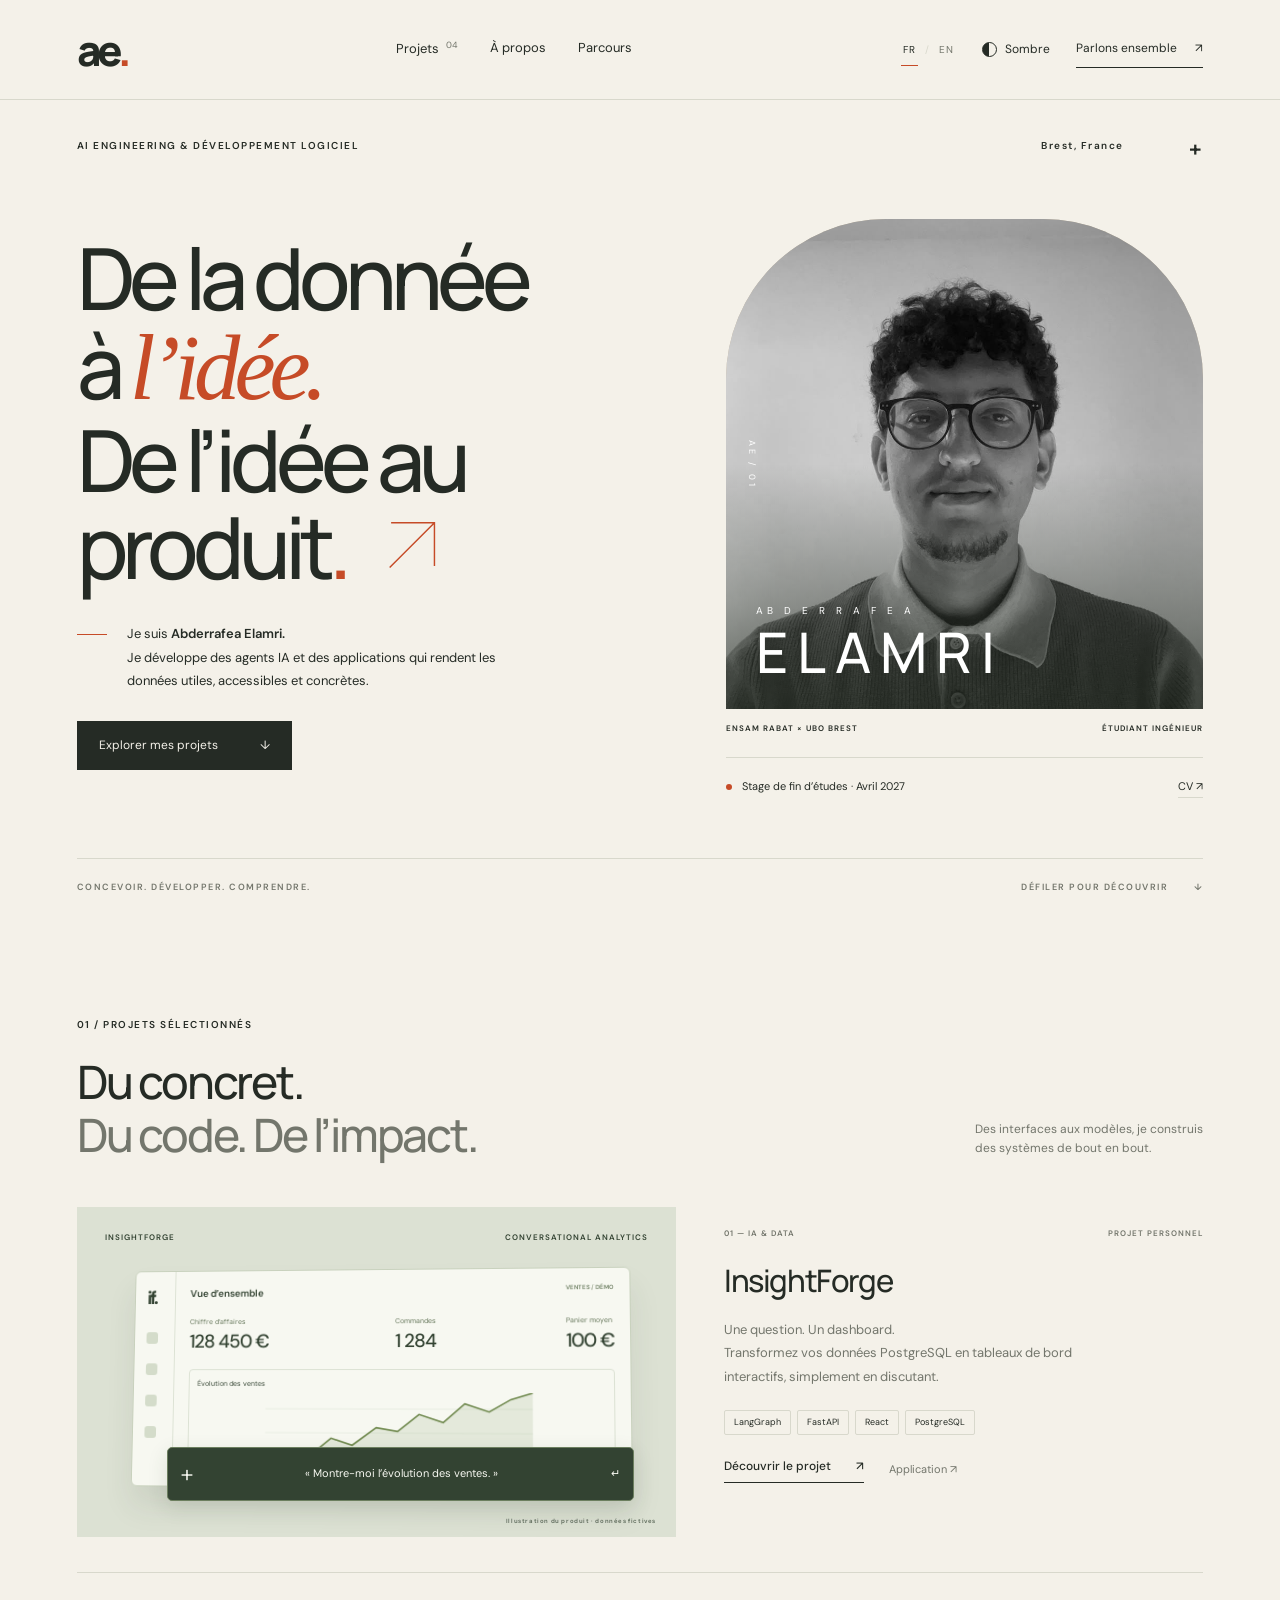
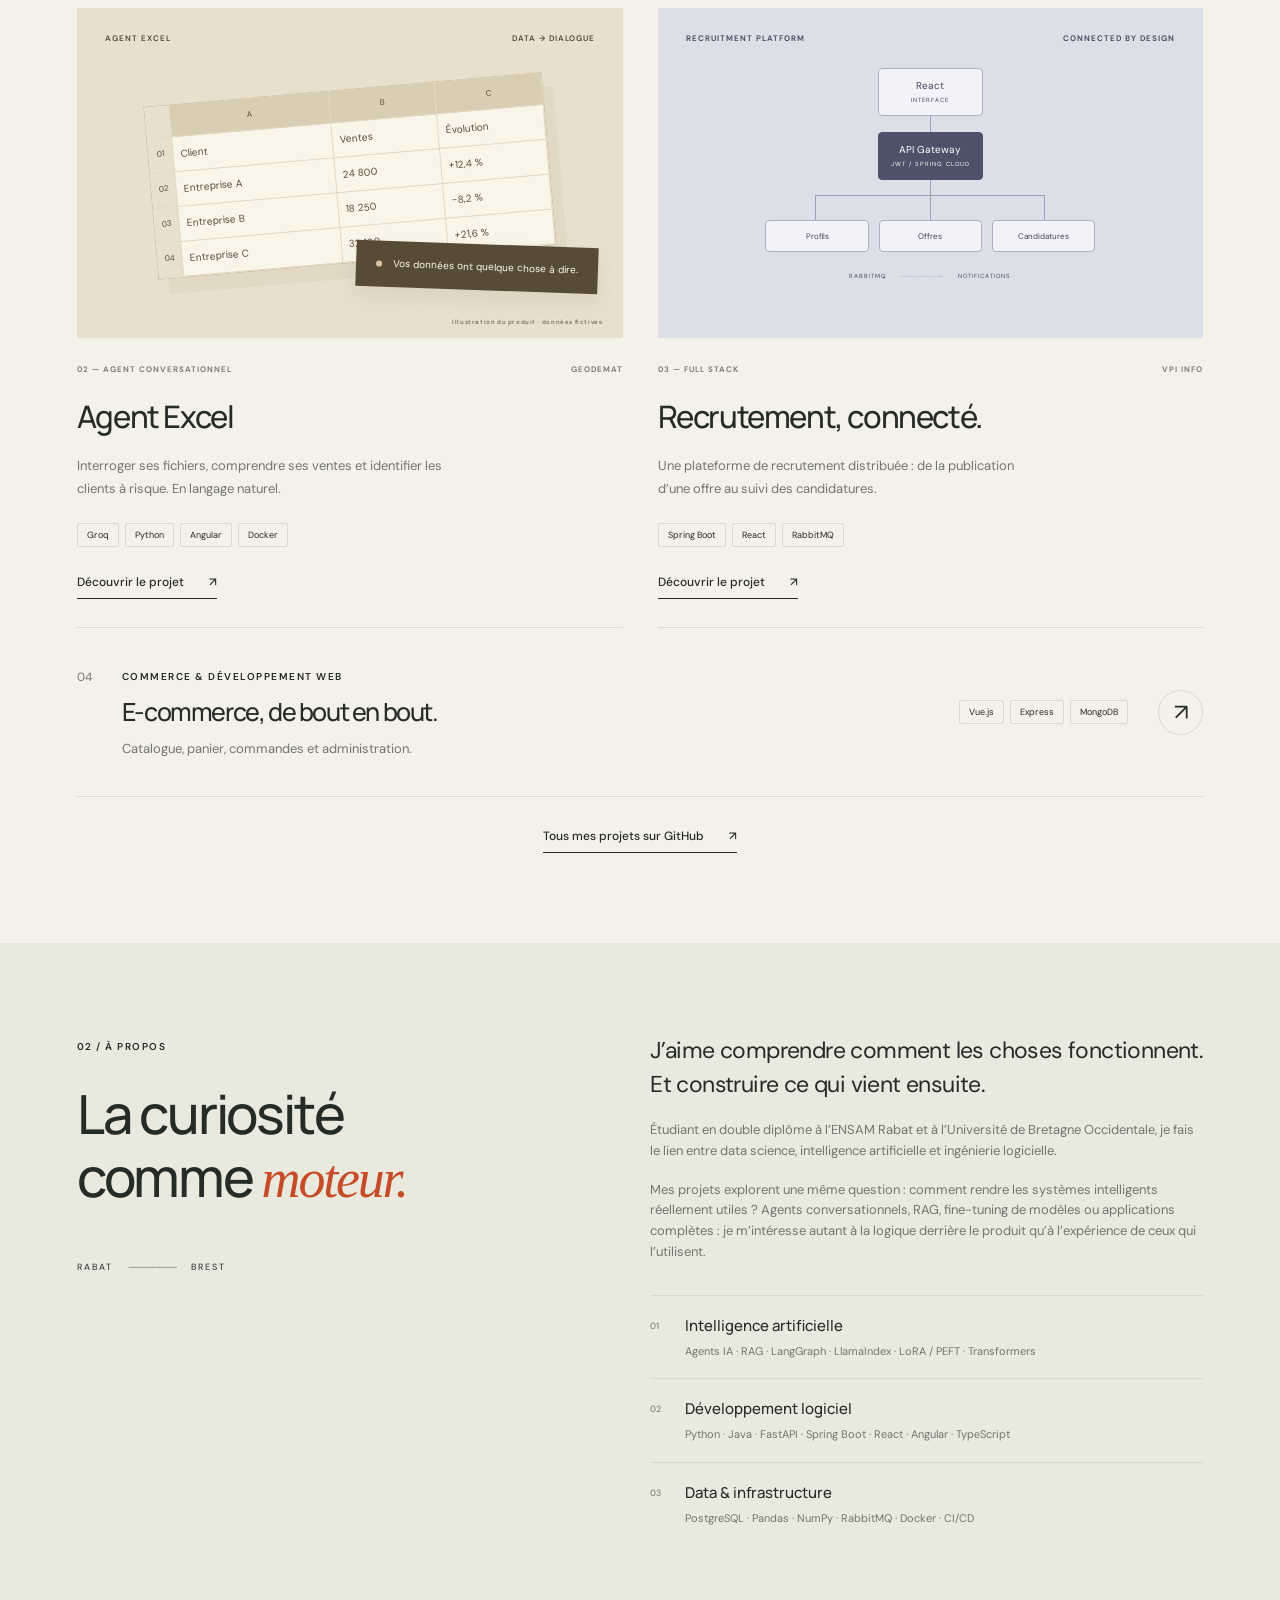
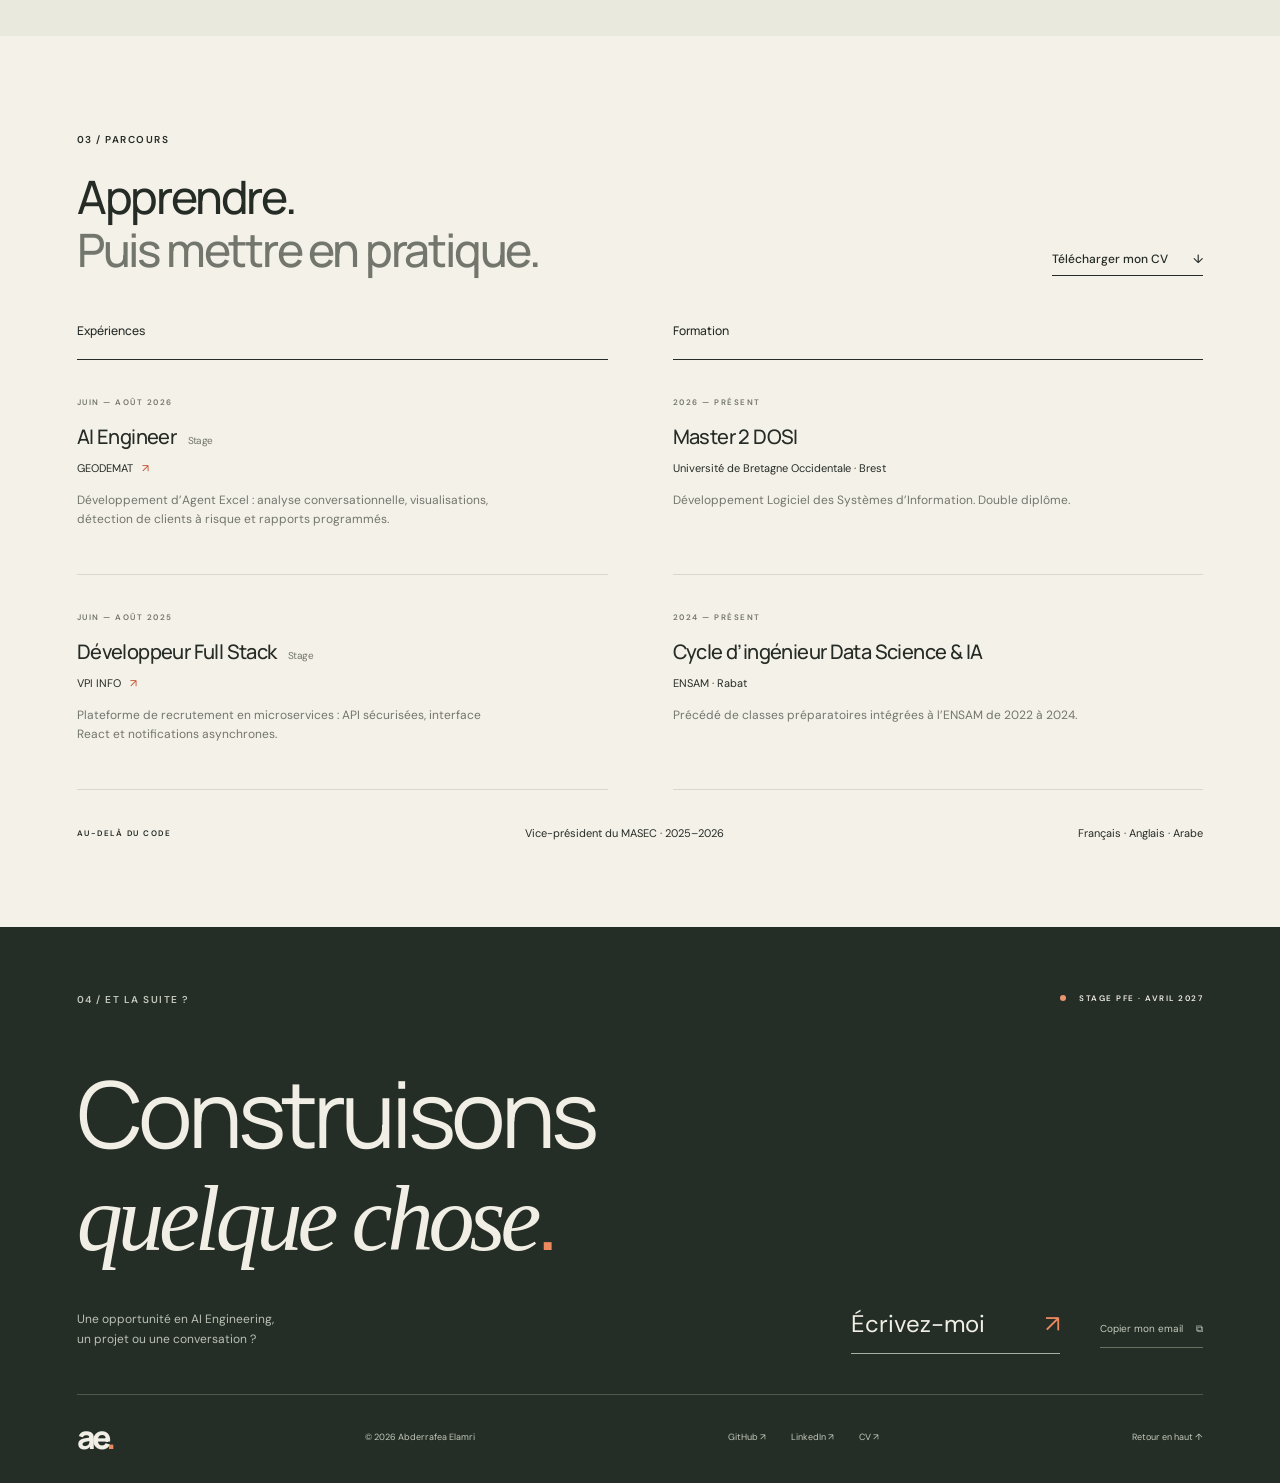
==== index.html @ 80e2c1fa "Add bilingual portfolio" ====
<!doctype html>
<html lang="fr" data-theme="light">
<head>
<meta charset="utf-8"><meta name="viewport" content="width=device-width,initial-scale=1">
<title>Abderrafea Elamri — AI Engineer & Développeur</title>
<meta name="description" content="Portfolio d’Abderrafea Elamri. Intelligence artificielle, agents conversationnels et développement logiciel. Double diplôme ENSAM Rabat × UBO Brest.">
<meta name="theme-color" content="#f4f1e9"><meta property="og:title" content="Abderrafea Elamri — AI Engineer"><meta property="og:description" content="De la donnée à l’idée. De l’idée au produit. Découvrez mes projets en IA et développement logiciel.">
<link rel="icon" href="assets/favicon.svg" type="image/svg+xml"><link rel="stylesheet" href="style.css">
<script>try{document.documentElement.dataset.theme=localStorage.getItem('ae-theme')||(matchMedia('(prefers-color-scheme: dark)').matches?'dark':'light')}catch{}</script>
<script src="app.js" defer></script>
<link rel="alternate" hreflang="fr" href="index.html"><link rel="alternate" hreflang="en" href="en.html">
</head>
<body>
<a href="#main" class="skip">Aller au contenu</a>
<header class="header"><a class="brand" href="#" aria-label="Abderrafea Elamri, accueil">ae<span>.</span></a><nav aria-label="Navigation principale"><a href="#projets">Projets <sup>04</sup></a><a href="#apropos">À propos</a><a href="#parcours">Parcours</a></nav><div class="header-right"><div class="language-switch" role="group" aria-label="Langue / Language"><a href="index.html" lang="fr" hreflang="fr" aria-label="Version française" aria-current="page">FR</a><span aria-hidden="true">/</span><a href="en.html" lang="en" hreflang="en" aria-label="English version">EN</a></div><button id="theme" class="theme" aria-label="Activer le mode sombre"><span class="theme-symbol" aria-hidden="true"></span><span id="theme-label">Sombre</span></button><a class="contact-nav" href="#contact">Parlons ensemble <span aria-hidden="true">↗</span></a></div></header>
<main id="main">
<section class="hero wrap" aria-labelledby="hero-title"><div class="hero-top"><span class="eyebrow">AI ENGINEERING & DÉVELOPPEMENT LOGICIEL</span><span class="location">Brest, France <span class="tiny-cross" aria-hidden="true">+</span></span></div>
<div class="hero-grid"><div class="hero-copy"><h1 id="hero-title">De la donnée<br>à <em>l’idée.</em><br>De l’idée au<br><span class="last-line">produit<span class="orange">.</span><svg aria-hidden="true" viewBox="0 0 90 90"><path d="M12 74 74 12M14 12h60v60"/></svg></span></h1><div class="intro"><div class="intro-rule"></div><p>Je suis <strong>Abderrafea Elamri.</strong><br>Je développe des agents IA et des applications qui rendent les données utiles, accessibles et concrètes.</p></div><a class="button" href="#projets">Explorer mes projets <span aria-hidden="true">↓</span></a></div>
<div class="portrait-block"><div class="portrait-frame"><img src="assets/portrait.jpg" alt="Portrait d’Abderrafea Elamri" width="960" height="1280" fetchpriority="high"><span class="portrait-mark" aria-hidden="true">AE / 01</span><div class="portrait-caption"><span>AB D E R R A F E A</span><strong>ELAMRI</strong></div></div><div class="portrait-footer"><span>ENSAM RABAT × UBO BREST</span><span>ÉTUDIANT INGÉNIEUR</span></div><div class="availability"><span class="status-dot"></span><span>Stage de fin d’études · Avril 2027</span><a href="assets/ELAMRI-Abderrafea-CV.pdf" download aria-label="Télécharger mon CV au format PDF">CV <span aria-hidden="true">↗</span></a></div></div></div>
<div class="hero-bottom"><span>CONCEVOIR. DÉVELOPPER. COMPRENDRE.</span><a href="#projets">DÉFILER POUR DÉCOUVRIR <span aria-hidden="true">↓</span></a></div></section>
<section id="projets" class="projects wrap"><div class="section-heading"><div><span class="eyebrow">01 / PROJETS SÉLECTIONNÉS</span><h2>Du concret.<br><span class="muted">Du code. De l’impact.</span></h2></div><p>Des interfaces aux modèles, je construis<br class="desktop"> des systèmes de bout en bout.</p></div>
<article class="project featured"><div class="project-art dashboard-art" aria-label="Illustration du fonctionnement d’InsightForge"><div class="art-label"><span>INSIGHTFORGE</span><span>CONVERSATIONAL ANALYTICS</span></div><div class="mock-dashboard"><div class="mock-sidebar"><b>if.</b><i></i><i></i><i></i><i></i></div><div class="mock-main"><div class="mock-title">Vue d’ensemble <span>VENTES / DÉMO</span></div><div class="mock-metrics"><div><small>Chiffre d’affaires</small><strong>128 450 €</strong></div><div><small>Commandes</small><strong>1 284</strong></div><div><small>Panier moyen</small><strong>100 €</strong></div></div><div class="mock-chart"><span>Évolution des ventes</span><svg viewBox="0 0 500 150" aria-hidden="true"><path class="grid" d="M0 30h500M0 75h500M0 120h500"/><path class="area" d="M0 130 40 115 80 122 125 85 165 98 210 65 250 72 290 40 335 55 375 20 420 35 460 12 500 0V150H0Z"/><path class="line" d="M0 130 40 115 80 122 125 85 165 98 210 65 250 72 290 40 335 55 375 20 420 35 460 12 500 0"/></svg><div class="chart-labels"><span>JAN</span><span>MAR</span><span>MAI</span><span>JUIL</span></div></div></div></div><div class="prompt-bubble"><span class="prompt-spark" aria-hidden="true">+</span> « Montre-moi l’évolution des ventes. » <span aria-hidden="true">↵</span></div><span class="illustration-note">Illustration du produit · données fictives</span></div><div class="project-info"><div class="project-kicker"><span>01 — IA & DATA</span><span>PROJET PERSONNEL</span></div><h3>InsightForge</h3><p>Une question. Un dashboard.<br>Transformez vos données PostgreSQL en tableaux de bord interactifs, simplement en discutant.</p><div class="tags"><span>LangGraph</span><span>FastAPI</span><span>React</span><span>PostgreSQL</span></div><div class="project-links"><button class="text-link" data-project="insight">Découvrir le projet <span aria-hidden="true">↗</span></button><a href="https://insightforge.fastapicloud.dev/" target="_blank" rel="noopener noreferrer">Application <span aria-hidden="true">↗</span></a></div></div></article>
<div class="project-pair"><article class="project"><div class="project-art excel-art"><div class="art-label"><span>AGENT EXCEL</span><span>DATA → DIALOGUE</span></div><div class="excel-grid" aria-hidden="true"><span></span><span>A</span><span>B</span><span>C</span><span>01</span><span>Client</span><span>Ventes</span><span>Évolution</span><span>02</span><span>Entreprise A</span><span>24 800</span><span>+12,4 %</span><span>03</span><span>Entreprise B</span><span>18 250</span><span>−8,2 %</span><span>04</span><span>Entreprise C</span><span>32 100</span><span>+21,6 %</span></div><div class="excel-answer"><span class="status-dot"></span> Vos données ont quelque chose à dire.</div><span class="illustration-note">Illustration du produit · données fictives</span></div><div class="project-info"><div class="project-kicker"><span>02 — AGENT CONVERSATIONNEL</span><span>GEODEMAT</span></div><h3>Agent Excel</h3><p>Interroger ses fichiers, comprendre ses ventes et identifier les clients à risque. En langage naturel.</p><div class="tags"><span>Groq</span><span>Python</span><span>Angular</span><span>Docker</span></div><button class="text-link" data-project="excel">Découvrir le projet <span aria-hidden="true">↗</span></button></div></article>
<article class="project"><div class="project-art recruitment-art"><div class="art-label"><span>RECRUITMENT PLATFORM</span><span>CONNECTED BY DESIGN</span></div><div class="system-diagram" aria-hidden="true"><div class="system-node top-node">React <span>INTERFACE</span></div><div class="connector"></div><div class="system-node gateway">API Gateway <span>JWT / SPRING CLOUD</span></div><div class="branches"></div><div class="system-row"><div class="system-node">Profils</div><div class="system-node">Offres</div><div class="system-node">Candidatures</div></div><div class="queue">RABBITMQ <span>────────</span> NOTIFICATIONS</div></div></div><div class="project-info"><div class="project-kicker"><span>03 — FULL STACK</span><span>VPI INFO</span></div><h3>Recrutement, connecté.</h3><p>Une plateforme de recrutement distribuée : de la publication d’une offre au suivi des candidatures.</p><div class="tags"><span>Spring Boot</span><span>React</span><span>RabbitMQ</span></div><button class="text-link" data-project="recruitment">Découvrir le projet <span aria-hidden="true">↗</span></button></div></article></div>
<article class="project project-compact"><span class="compact-number">04</span><div><span class="eyebrow">COMMERCE & DÉVELOPPEMENT WEB</span><h3>E-commerce, de bout en bout.</h3><p>Catalogue, panier, commandes et administration.</p></div><div class="tags"><span>Vue.js</span><span>Express</span><span>MongoDB</span></div><button class="circle-link" data-project="commerce" aria-label="Découvrir le projet e-commerce">↗</button></article><a class="github-all text-link" href="https://github.com/Abderrafea" target="_blank" rel="noopener noreferrer">Tous mes projets sur GitHub <span aria-hidden="true">↗</span></a></section>
<section id="apropos" class="about"><div class="wrap about-grid"><div><span class="eyebrow">02 / À PROPOS</span><h2>La curiosité<br>comme <em>moteur.</em></h2><div class="coordinates">RABAT <span>————————</span> BREST</div></div><div class="about-copy"><p class="large-copy">J’aime comprendre comment les choses fonctionnent. Et construire ce qui vient ensuite.</p><p>Étudiant en double diplôme à l’ENSAM Rabat et à l’Université de Bretagne Occidentale, je fais le lien entre data science, intelligence artificielle et ingénierie logicielle.</p><p>Mes projets explorent une même question : comment rendre les systèmes intelligents réellement utiles ? Agents conversationnels, RAG, fine-tuning de modèles ou applications complètes : je m’intéresse autant à la logique derrière le produit qu’à l’expérience de ceux qui l’utilisent.</p><div class="expertise"><div><span>01</span><h3>Intelligence artificielle</h3><p>Agents IA · RAG · LangGraph · LlamaIndex · LoRA / PEFT · Transformers</p></div><div><span>02</span><h3>Développement logiciel</h3><p>Python · Java · FastAPI · Spring Boot · React · Angular · TypeScript</p></div><div><span>03</span><h3>Data & infrastructure</h3><p>PostgreSQL · Pandas · NumPy · RabbitMQ · Docker · CI/CD</p></div></div></div></div></section>
<section id="parcours" class="journey wrap"><div class="section-heading"><div><span class="eyebrow">03 / PARCOURS</span><h2>Apprendre.<br><span class="muted">Puis mettre en pratique.</span></h2></div><a class="text-link" href="assets/ELAMRI-Abderrafea-CV.pdf" download>Télécharger mon CV <span aria-hidden="true">↓</span></a></div><div class="journey-grid"><div><h3 class="column-title">Expériences</h3><article class="timeline-item"><span class="date">JUIN — AOÛT 2026</span><h4>AI Engineer <span>Stage</span></h4><a href="https://github.com/Abderrafea/excel-agent-ai" target="_blank" rel="noopener noreferrer">GEODEMAT <span aria-hidden="true">↗</span></a><p>Développement d’Agent Excel : analyse conversationnelle, visualisations, détection de clients à risque et rapports programmés.</p></article><article class="timeline-item"><span class="date">JUIN — AOÛT 2025</span><h4>Développeur Full Stack <span>Stage</span></h4><a href="https://github.com/Abderrafea/recrutement-microservices" target="_blank" rel="noopener noreferrer">VPI INFO <span aria-hidden="true">↗</span></a><p>Plateforme de recrutement en microservices : API sécurisées, interface React et notifications asynchrones.</p></article></div><div><h3 class="column-title">Formation</h3><article class="timeline-item"><span class="date">2026 — PRÉSENT</span><h4>Master 2 DOSI</h4><span class="school">Université de Bretagne Occidentale · Brest</span><p>Développement Logiciel des Systèmes d’Information. Double diplôme.</p></article><article class="timeline-item"><span class="date">2024 — PRÉSENT</span><h4>Cycle d’ingénieur Data Science & IA</h4><span class="school">ENSAM · Rabat</span><p>Précédé de classes préparatoires intégrées à l’ENSAM de 2022 à 2024.</p></article></div></div><div class="extra-line"><span class="eyebrow">AU-DELÀ DU CODE</span><p>Vice-président du MASEC · 2025–2026</p><p>Français · Anglais · Arabe</p></div></section>
<section id="contact" class="contact"><div class="wrap"><div class="contact-top"><span class="eyebrow">04 / ET LA SUITE ?</span><span><span class="status-dot"></span> STAGE PFE · AVRIL 2027</span></div><h2>Construisons<br><em>quelque chose</em><span class="orange">.</span></h2><div class="contact-bottom"><p>Une opportunité en AI Engineering,<br>un projet ou une conversation ?</p><a class="email-link" href="mailto:elamriabderrafea@gmail.com">Écrivez-moi <span aria-hidden="true">↗</span></a><button id="copy-email" class="copy-email">Copier mon email <span aria-hidden="true">⧉</span></button></div><div id="copy-status" class="copy-status" aria-live="polite"></div><footer><a class="brand" href="#">ae<span>.</span></a><span>© <span id="year">2026</span> Abderrafea Elamri</span><div><a href="https://github.com/Abderrafea" target="_blank" rel="noopener noreferrer">GitHub ↗</a><a href="https://linkedin.com/in/abderrafea-elamri" target="_blank" rel="noopener noreferrer">LinkedIn ↗</a><a href="assets/ELAMRI-Abderrafea-CV.pdf" target="_blank" rel="noopener">CV ↗</a></div><a href="#">Retour en haut ↑</a></footer></div></section>
</main>
<dialog id="project-dialog"><div class="dialog-header"><span class="eyebrow">DANS LES DÉTAILS</span><button id="close-dialog" aria-label="Fermer le projet">Fermer <span aria-hidden="true">×</span></button></div><div id="dialog-content"></div></dialog>
</body></html>
---- style.css ----
@import url('https://fonts.googleapis.com/css2?family=DM+Sans:wght@400;450;500;550;600;650;700&family=Manrope:wght@400;500;600;650;700;750;800&display=swap');
:root{--bg:#f4f1e9;--ink:#252b25;--muted:#73766c;--line:#d8d8cc;--panel:#e9e9de;--accent:#c64b27;--surface:#faf8f2;--serif:Georgia,'Times New Roman',serif;--font:'DM Sans',Arial,sans-serif;color-scheme:light}html[data-theme=dark]{--bg:#191d19;--ink:#f0eee5;--muted:#a7ada1;--line:#3b4138;--panel:#232a23;--accent:#f5845c;--surface:#202620;color-scheme:dark}*{box-sizing:border-box}html{scroll-behavior:smooth;scroll-padding-top:100px}body{margin:0;background:var(--bg);color:var(--ink);font-family:var(--font);font-size:15px;line-height:1.6;transition:background .25s,color .25s}a{color:inherit;text-decoration:none}button{font:inherit;color:inherit;cursor:pointer}button,a{-webkit-tap-highlight-color:transparent}button:focus-visible,a:focus-visible{outline:2px solid var(--accent);outline-offset:6px}button{background:none}::selection{background:var(--accent);color:var(--bg)}.wrap{max-width:1440px;padding:0 6%;margin:auto}.header{height:100px;display:flex;align-items:center;justify-content:space-between;padding:0 6%;border-bottom:1px solid var(--line);max-width:1600px;margin:auto;gap:25px}.brand{font-family:'Manrope',Arial,sans-serif;font-size:42px;font-weight:800;letter-spacing:-4px;line-height:1}.brand span,.orange{color:var(--accent)}nav{display:flex;gap:32px;font-size:13px}nav sup{font-size:9px;margin-left:4px;color:var(--muted)}nav a:hover,.text-link:hover,footer a:hover{color:var(--accent)}.header-right{display:flex;gap:26px;align-items:center;font-size:12px}.theme{display:flex;align-items:center;gap:8px;border:0;padding:10px 0}.theme-symbol{width:15px;height:15px;border:1.5px solid currentColor;border-radius:50%;background:linear-gradient(90deg,currentColor 50%,transparent 50%)}.contact-nav{border-bottom:1px solid var(--ink);padding:8px 0}.contact-nav span{margin-left:15px}.eyebrow,.location,.hero-bottom,.portrait-footer,.art-label,.project-kicker,.date,.contact-top,.illustration-note{font-size:10px;letter-spacing:1.5px;font-weight:600}.hero-top{display:flex;justify-content:space-between;padding:38px 0 30px}.location{display:flex;gap:65px}.tiny-cross{font-size:22px;line-height:1}.hero-grid{display:grid;grid-template-columns:1.15fr 1fr;gap:9%;align-items:center;padding:15px 0 60px}h1,h2,h3,h4,p{margin:0}h1,h2,h3,h4{font-family:'Manrope',Arial,sans-serif}h1{font-size:clamp(60px,6.7vw,103px);font-weight:500;line-height:1.02;letter-spacing:-6px}em{font-family:var(--serif);font-weight:400}h1 em{color:var(--accent);font-size:1.08em}.last-line{white-space:nowrap}.last-line svg{width:65px;height:65px;margin-left:35px;stroke:var(--accent);stroke-width:2;fill:none}.intro{display:flex;gap:20px;margin-top:32px;max-width:430px;font-size:13px;line-height:1.8}.intro strong{font-weight:600}.intro-rule{width:30px;height:1px;background:var(--accent);margin-top:12px;flex-shrink:0}.button{display:inline-flex;gap:42px;align-items:center;background:var(--ink);color:var(--bg);padding:15px 22px;font-size:12px;margin-top:28px;transition:background .2s,transform .2s}.button:hover{background:var(--accent);transform:translateY(-2px)}.portrait-block{padding-top:14px}.portrait-frame{height:490px;position:relative;overflow:hidden;background:#c6b8a0;border-radius:160px 160px 0 0}.portrait-frame img{width:100%;height:100%;object-fit:cover;object-position:center 62%;filter:grayscale(100%);transform:scale(1.06)}.portrait-frame:after{content:'';position:absolute;inset:50% 0 0;background:linear-gradient(transparent,#182016aa)}.portrait-mark{position:absolute;top:45%;left:18px;font-size:9px;color:white;writing-mode:vertical-rl;letter-spacing:3px;z-index:1}.portrait-caption{position:absolute;bottom:26px;left:30px;right:30px;z-index:1;color:#fff}.portrait-caption span{font-size:10px;letter-spacing:4px}.portrait-caption strong{display:block;font-family:'Manrope',sans-serif;font-weight:500;font-size:56px;line-height:1.1;letter-spacing:9px}.portrait-footer{display:flex;justify-content:space-between;font-size:8px;letter-spacing:1px;margin:13px 0 22px}.availability{display:flex;align-items:center;gap:10px;border-top:1px solid var(--line);padding-top:18px;font-size:11px}.status-dot{display:inline-block;width:6px;height:6px;border-radius:50%;background:var(--accent);flex-shrink:0}.availability a{margin-left:auto;border-bottom:1px solid var(--line);padding:2px 0}.hero-bottom{border-top:1px solid var(--line);padding:21px 0;display:flex;justify-content:space-between;font-size:9px;color:var(--muted)}.hero-bottom a span{margin-left:22px}.projects{padding-top:95px;padding-bottom:90px}.section-heading{display:flex;justify-content:space-between;align-items:flex-end;gap:40px;margin-bottom:45px}.section-heading h2,.about h2{font-size:clamp(34px,3.6vw,52px);line-height:1.16;letter-spacing:-2.2px;font-weight:500;margin-top:20px}.muted{color:var(--muted)}.section-heading>p{font-size:12px;color:var(--muted);margin-bottom:3px}.project{border-bottom:1px solid var(--line)}.featured{display:grid;grid-template-columns:1.25fr 1fr;gap:48px;padding-bottom:35px}.project-art{height:330px;position:relative;overflow:hidden;padding:24px 28px;background:var(--panel)}.art-label{display:flex;justify-content:space-between;font-size:8px;letter-spacing:1px}.dashboard-art{background:#dce1d3;color:#334332}.mock-dashboard{display:flex;width:92%;height:220px;margin:25px auto 0;background:#f7f8f1;border:1px solid #c8d1bd;border-radius:6px;box-shadow:0 20px 30px #33433218;transform:perspective(1000px) rotateY(-5deg) rotateX(4deg)}.mock-sidebar{width:42px;border-right:1px solid #dce2d4;padding:12px}.mock-sidebar b{font-size:19px;letter-spacing:-2px}.mock-sidebar i{display:block;width:12px;height:12px;background:#d4dcca;border-radius:3px;margin-top:20px}.mock-main{padding:15px;flex:1;min-width:0}.mock-title{font-size:10px;font-weight:600;display:flex;justify-content:space-between}.mock-title>span{font-size:6px;color:#6d7e62}.mock-metrics{display:flex;justify-content:space-between;padding:15px 0 12px;gap:10px}.mock-metrics small{font-size:7px;display:block;color:#65765a}.mock-metrics strong{font-size:19px;font-weight:500;letter-spacing:-1px}.mock-chart{border:1px solid #dce2d4;border-radius:4px;padding:8px;font-size:7px}.mock-chart svg{display:block;width:100%;height:80px;margin-top:4px}.grid{fill:none;stroke:#dce2d4;stroke-width:1}.area{fill:#79945a25}.line{fill:none;stroke:#728b51;stroke-width:3}.chart-labels{display:flex;justify-content:space-between;font-size:5px;color:#8b927e}.prompt-bubble{position:absolute;bottom:36px;left:15%;right:7%;background:#334332;color:#f7f8f1;border:1px solid #6c7f5f;box-shadow:0 6px 20px #33433220;border-radius:5px;font-size:11px;padding:14px 13px;display:flex;align-items:center;justify-content:space-between;gap:10px}.prompt-spark{font-size:24px;font-weight:300;line-height:1}.illustration-note{position:absolute;bottom:10px;right:20px;font-size:6px;letter-spacing:.6px;opacity:.75}.project-info{padding:20px 0 28px}.project-kicker{display:flex;justify-content:space-between;gap:15px;font-size:8px;letter-spacing:1px;color:var(--muted)}.project h3{font-size:31px;font-weight:500;letter-spacing:-1.4px;margin:17px 0 12px}.project-info>p,.project-compact p{font-size:13px;color:var(--muted);line-height:1.8;max-width:380px}.tags{display:flex;flex-wrap:wrap;gap:6px;margin:22px 0}.tags span{font-size:9px;padding:4px 9px;border:1px solid var(--line);border-radius:2px}.project-links{display:flex;align-items:center;gap:25px}.text-link{display:inline-flex;gap:25px;border:0;border-bottom:1px solid var(--ink);padding:0 0 6px;font-size:12px;font-weight:500}.project-links>a{font-size:11px;color:var(--muted)}.project-pair{display:grid;grid-template-columns:1fr 1fr;gap:35px;margin-top:35px}.project-pair .project-info{padding-top:25px}.excel-art{background:#e8dfcd;color:#574b36}.excel-grid{display:grid;grid-template-columns:25px 1.5fr 1fr 1fr;margin:45px auto 0;max-width:400px;background:#f9f5e9;border:1px solid #cfc2a6;transform:rotate(-5deg);font-size:10px;box-shadow:10px 15px 0 #b5a78620}.excel-grid span{padding:9px 7px;border-right:1px solid #e2d9c4;border-bottom:1px solid #e2d9c4}.excel-grid span:nth-child(-n+4){background:#d9cdb3;font-size:8px;text-align:center}.excel-grid span:nth-child(4n+1){background:#e8dfcd;text-align:center;font-size:8px}.excel-answer{background:#574b36;color:#fff9ed;font-size:10px;position:absolute;bottom:48px;right:25px;padding:15px 20px;box-shadow:0 10px 20px #574b3615;transform:rotate(2deg)}.excel-answer .status-dot{margin-right:8px;background:#d9c3a0}.recruitment-art{background:#dddfe8;color:#43465c}.system-diagram{margin:24px auto 0;text-align:center;max-width:330px;font-size:10px}.system-node{border:1px solid #adb0c6;border-radius:4px;background:#f2f2f8;padding:9px 12px;display:inline-block;min-width:105px}.system-node span{font-size:6px;display:block;letter-spacing:1px;margin-top:2px}.connector{height:16px;width:1px;background:#9ca1bd;margin:auto}.gateway{background:#4d526a;color:#fff;border-color:#4d526a}.branches{height:25px;border:1px solid #9ca1bd;border-bottom:0;margin:15px 50px 0;position:relative}.branches:before{content:'';position:absolute;left:50%;height:40px;top:-16px;width:1px;background:#9ca1bd}.system-row{display:flex;justify-content:space-between;gap:10px}.system-row .system-node{min-width:0;flex:1;font-size:8px;padding:9px 5px}.queue{margin-top:20px;font-size:6px;letter-spacing:1px}.queue span{padding:0 12px;color:#9ca1bd}.project-compact{display:flex;align-items:center;gap:30px;padding:35px 0}.compact-number{font-size:12px;color:var(--muted);align-self:flex-start;padding-top:5px}.project-compact h3{margin:5px 0;font-size:25px}.project-compact .tags{margin-left:auto}.circle-link{border:1px solid var(--line);border-radius:50%;width:45px;height:45px;font-size:23px;flex-shrink:0}.circle-link:hover{background:var(--ink);color:var(--bg)}.github-all{display:flex;width:max-content;margin:30px auto 0}.about{background:var(--panel);padding:90px 0}.about-grid{display:grid;grid-template-columns:1fr 1.2fr;gap:10%}.about h2{font-size:54px;margin-top:25px}.about h2 em{color:var(--accent)}.coordinates{font-size:9px;letter-spacing:2px;margin-top:50px;display:flex;align-items:center;gap:15px}.coordinates span{letter-spacing:-2px;color:var(--muted)}.about-copy>p{font-size:13px;margin:18px 0;color:var(--muted)}.about-copy>.large-copy{font-size:23px;color:var(--ink);line-height:1.5;margin-top:0;letter-spacing:-.6px}.expertise{margin-top:32px}.expertise>div{border-top:1px solid var(--line);padding:18px 0 18px 35px;position:relative}.expertise>div>span{position:absolute;left:0;top:23px;color:var(--muted);font-size:9px}.expertise h3{font-size:15px;font-weight:500}.expertise p{font-size:11px;color:var(--muted);margin-top:5px}.journey{padding-top:90px;padding-bottom:85px}.journey-grid{display:grid;grid-template-columns:1fr 1fr;gap:65px}.column-title{font-size:12px;padding-bottom:18px;border-bottom:1px solid var(--ink);font-weight:500}.timeline-item{padding:28px 0;border-bottom:1px solid var(--line);min-height:215px}.date{font-size:8px;color:var(--muted)}.timeline-item h4{font-size:20px;font-weight:500;letter-spacing:-.6px;margin:9px 0 2px}.timeline-item h4>span{font:10px var(--font);color:var(--muted);margin-left:8px}.timeline-item>a,.school{font-size:11px}.timeline-item>a>span{color:var(--accent);margin-left:6px}.timeline-item p{font-size:12px;color:var(--muted);margin-top:12px;max-width:420px}.extra-line{display:flex;align-items:center;justify-content:space-between;gap:20px;margin-top:35px;font-size:11px}.extra-line .eyebrow{font-size:8px}.contact{background:#252e26;color:#f1eee5;padding-top:65px}.contact .eyebrow{color:#c4c9bb}.contact-top{display:flex;justify-content:space-between;font-size:8px}.contact-top .status-dot{margin-right:10px;background:#e99570}.contact h2{font-size:clamp(52px,7.2vw,105px);line-height:1.1;letter-spacing:-5px;font-weight:400;margin:55px 0 35px}.contact .orange{color:#ed895f}.contact-bottom{display:flex;align-items:center;gap:40px}.contact-bottom p{font-size:12px;color:#bbc0b5}.email-link{font-size:24px;border-bottom:1px solid #aab0a1;padding:0 0 10px;margin-left:auto;display:flex;gap:60px}.email-link>span{color:#ed895f}.copy-email{font-size:10px;border:0;border-bottom:1px solid #65735f;padding:10px 0;color:#c4c9bb}.copy-email span{margin-left:10px}.copy-status{font-size:11px;color:#edb18f;min-height:40px;padding-top:10px;text-align:right}footer{border-top:1px solid #4e594a;display:flex;align-items:center;justify-content:space-between;gap:25px;padding:26px 0 30px;font-size:9px;color:#c4c9bb}footer .brand{font-size:32px;color:#f1eee5}footer .brand span{color:#ed895f}footer>div{display:flex;gap:25px}.skip{position:fixed;top:-100px;z-index:20;background:var(--ink);color:var(--bg);padding:15px}.skip:focus{top:10px}dialog{border:1px solid var(--line);background:var(--bg);color:var(--ink);width:min(700px,calc(100% - 32px));max-height:85vh;padding:30px 40px;box-shadow:0 30px 100px #0005}dialog::backdrop{background:#141914aa;backdrop-filter:blur(5px)}.dialog-header{display:flex;justify-content:space-between;align-items:center;gap:20px;border-bottom:1px solid var(--line);padding-bottom:20px}.dialog-header button{font-size:11px;border:0}.dialog-header button span{font-size:20px;margin-left:10px}#dialog-content h2{font-size:40px;letter-spacing:-1.8px;font-weight:500;margin:25px 0 15px}#dialog-content>p{color:var(--muted);font-size:14px}#dialog-content h3{font-size:15px;margin:25px 0 10px}#dialog-content ul{padding-left:20px;font-size:13px;color:var(--muted)}#dialog-content li{margin:9px 0}#dialog-content .button{margin:15px 15px 0 0}body.modal-open{overflow:hidden}
@media(min-width:1500px){.header{padding-left:calc((100% - 1268px)/2);padding-right:calc((100% - 1268px)/2)}}
@media(max-width:1050px){h1{letter-spacing:-4px}.hero-grid{gap:6%}.portrait-frame{height:450px}.last-line svg{width:45px;height:45px;margin-left:15px}.featured{gap:30px;grid-template-columns:1.15fr 1fr}.project-art{padding:22px 18px}.project-links{gap:15px}.project-links>a{font-size:10px}.mock-metrics strong{font-size:15px}.project-compact .tags{max-width:180px}.about h2{font-size:45px}.contact-bottom{gap:25px}.email-link{gap:30px}.header-right{gap:16px}nav{gap:22px}}
@media(max-width:760px){.wrap{padding-left:6%;padding-right:6%}.header{height:78px;gap:20px}.brand{font-size:35px}nav{margin-left:auto;gap:18px;font-size:11px}nav a:nth-child(2),nav a:nth-child(3),.contact-nav{display:none}.header-right{gap:0}.theme{font-size:11px}.hero-top{padding:28px 0 25px}.hero-top .eyebrow{font-size:8px;letter-spacing:1px}.location{font-size:8px;gap:10px}.tiny-cross{display:none}.hero-grid{grid-template-columns:1fr;gap:36px;padding-top:0;padding-bottom:35px}h1{font-size:clamp(64px,12.8vw,90px);letter-spacing:-4px;line-height:1.02}.last-line svg{width:48px;height:48px;margin-left:30px}.intro{max-width:400px;margin-top:27px}.portrait-block{max-width:470px;width:100%;justify-self:center}.portrait-frame{height:470px;border-radius:160px 160px 0 0}.portrait-frame img{object-position:center 63%}.hero-bottom{font-size:7px;letter-spacing:.8px}.hero-bottom a span{margin-left:7px}.projects{padding-top:65px;padding-bottom:60px}.section-heading{display:block;margin-bottom:30px}.section-heading h2{font-size:36px;letter-spacing:-1.7px}.section-heading>p{margin-top:20px}.section-heading>.text-link{margin-top:25px}.featured{display:block;padding-bottom:0}.project-art{height:310px}.project-info{padding-top:25px}.project h3{font-size:29px}.project-pair{grid-template-columns:1fr;gap:30px;margin-top:30px}.project-info>p{max-width:100%}.project-compact{gap:15px;flex-wrap:wrap;padding:30px 0}.project-compact>div:nth-child(2){flex:1}.project-compact h3{font-size:21px}.project-compact .eyebrow{font-size:7px}.project-compact .tags{display:none}.project-compact p{font-size:11px}.compact-number{font-size:10px}.circle-link{width:35px;height:35px;font-size:20px}.about{padding:60px 0}.about-grid{grid-template-columns:1fr;gap:40px}.about h2{font-size:46px}.coordinates{margin-top:25px}.about-copy>.large-copy{font-size:22px}.journey{padding-top:60px;padding-bottom:55px}.journey-grid{grid-template-columns:1fr;gap:35px}.timeline-item{min-height:0;padding:24px 0}.extra-line{align-items:flex-start;flex-direction:column;gap:12px;margin-top:30px}.contact{padding-top:40px}.contact-top{font-size:6px;letter-spacing:.7px}.contact-top .eyebrow{font-size:8px}.contact h2{font-size:clamp(47px,9vw,68px);letter-spacing:-2.5px;margin:40px 0 30px}.contact-bottom{flex-wrap:wrap;gap:25px}.contact-bottom>p{width:100%;font-size:12px}.email-link{margin-left:0;font-size:23px;gap:35px}.copy-email{margin-left:auto}.copy-status{text-align:left}footer{flex-wrap:wrap;gap:20px}footer>span{margin-left:auto}footer>div{gap:20px}footer>a:last-child{margin-left:auto}dialog{padding:22px}#dialog-content h2{font-size:32px}}
@media(prefers-reduced-motion:reduce){html{scroll-behavior:auto}*,*:before,*:after{transition:none!important;animation:none!important}}
.language-switch{display:flex;gap:7px;align-items:center;font-size:10px;letter-spacing:1px;white-space:nowrap}.language-switch a{padding:7px 2px;color:var(--muted)}.language-switch a[aria-current=page]{color:var(--ink);box-shadow:0 1px var(--accent)}.language-switch>span{color:var(--line)}html[lang=en] h1{font-size:clamp(56px,5.8vw,88px);letter-spacing:-4px}html[lang=en] .last-line svg{width:40px;height:40px;margin-left:15px}html[lang=en] .contact h2{font-size:clamp(48px,6.2vw,88px)}html[lang=en] .contact-top{letter-spacing:.6px}@media(max-width:760px){.header{gap:12px}.header-right{gap:16px}nav{gap:8px}.language-switch{font-size:10px;gap:5px}html[lang=en] h1{font-size:clamp(52px,11.3vw,80px);letter-spacing:-3px}html[lang=en] .last-line svg{width:30px;height:30px;margin-left:12px}html[lang=en] .contact h2{font-size:clamp(35px,7.7vw,58px);letter-spacing:-2px}html[lang=en] .hero-top .eyebrow{font-size:7px;letter-spacing:.5px}html[lang=en] .contact-top{gap:16px;align-items:flex-start}html[lang=en] .contact-top>span:last-child{max-width:170px;text-align:right}}@media(max-width:380px){.header-right{gap:10px}.theme{font-size:10px}nav sup{display:none}.hero-top{gap:15px}.location{white-space:nowrap}}
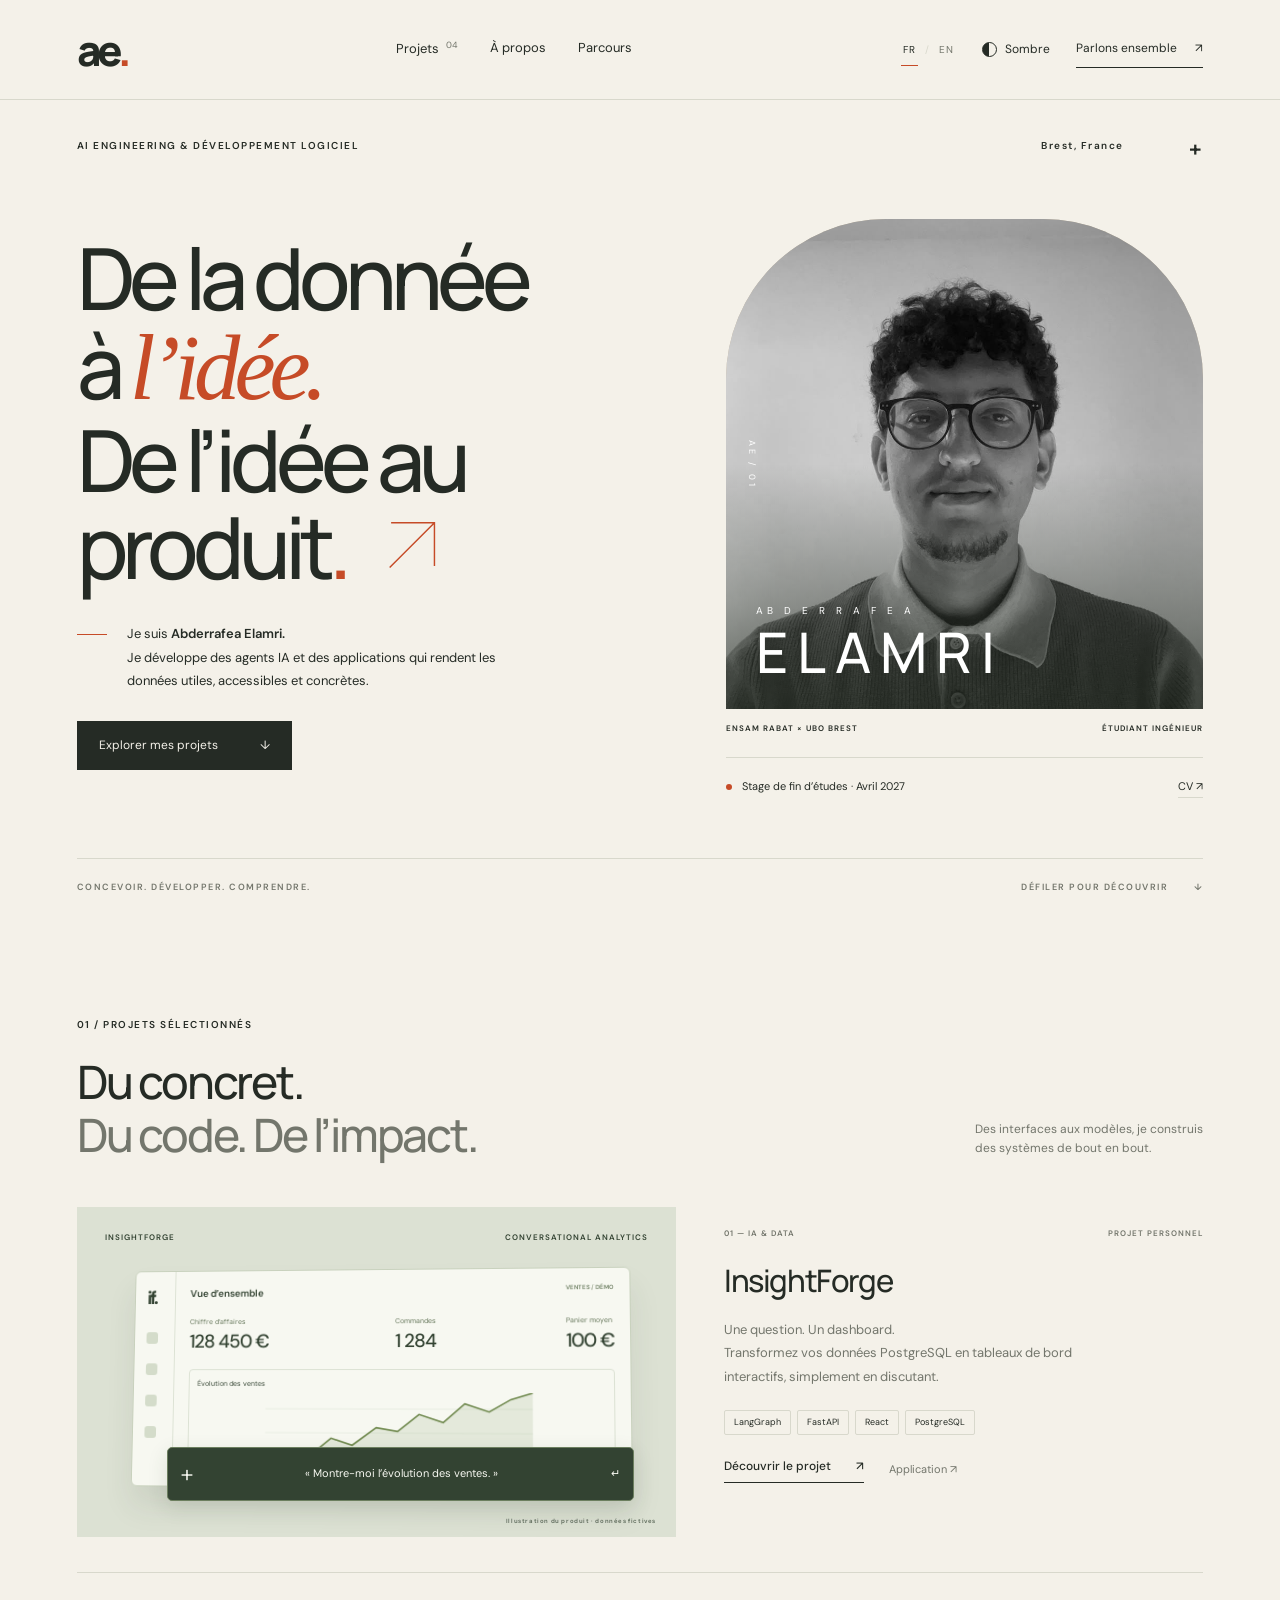
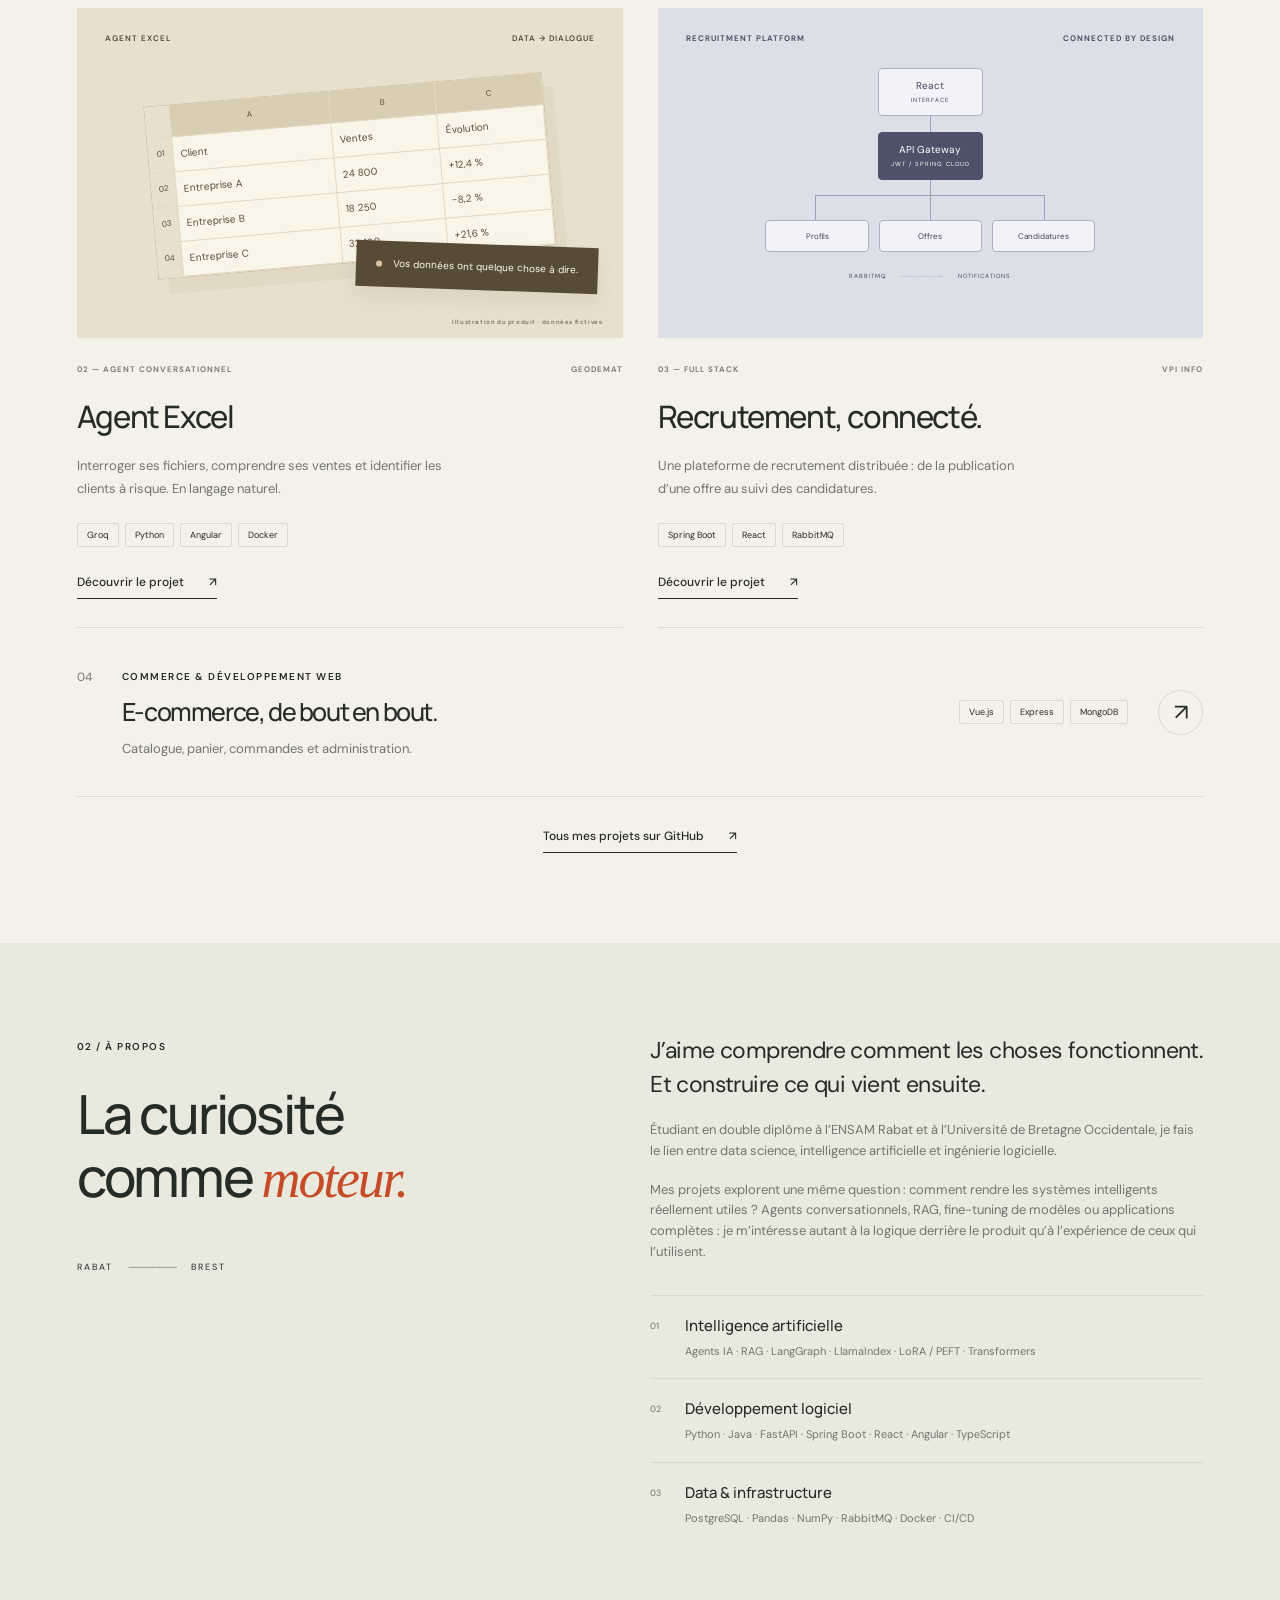
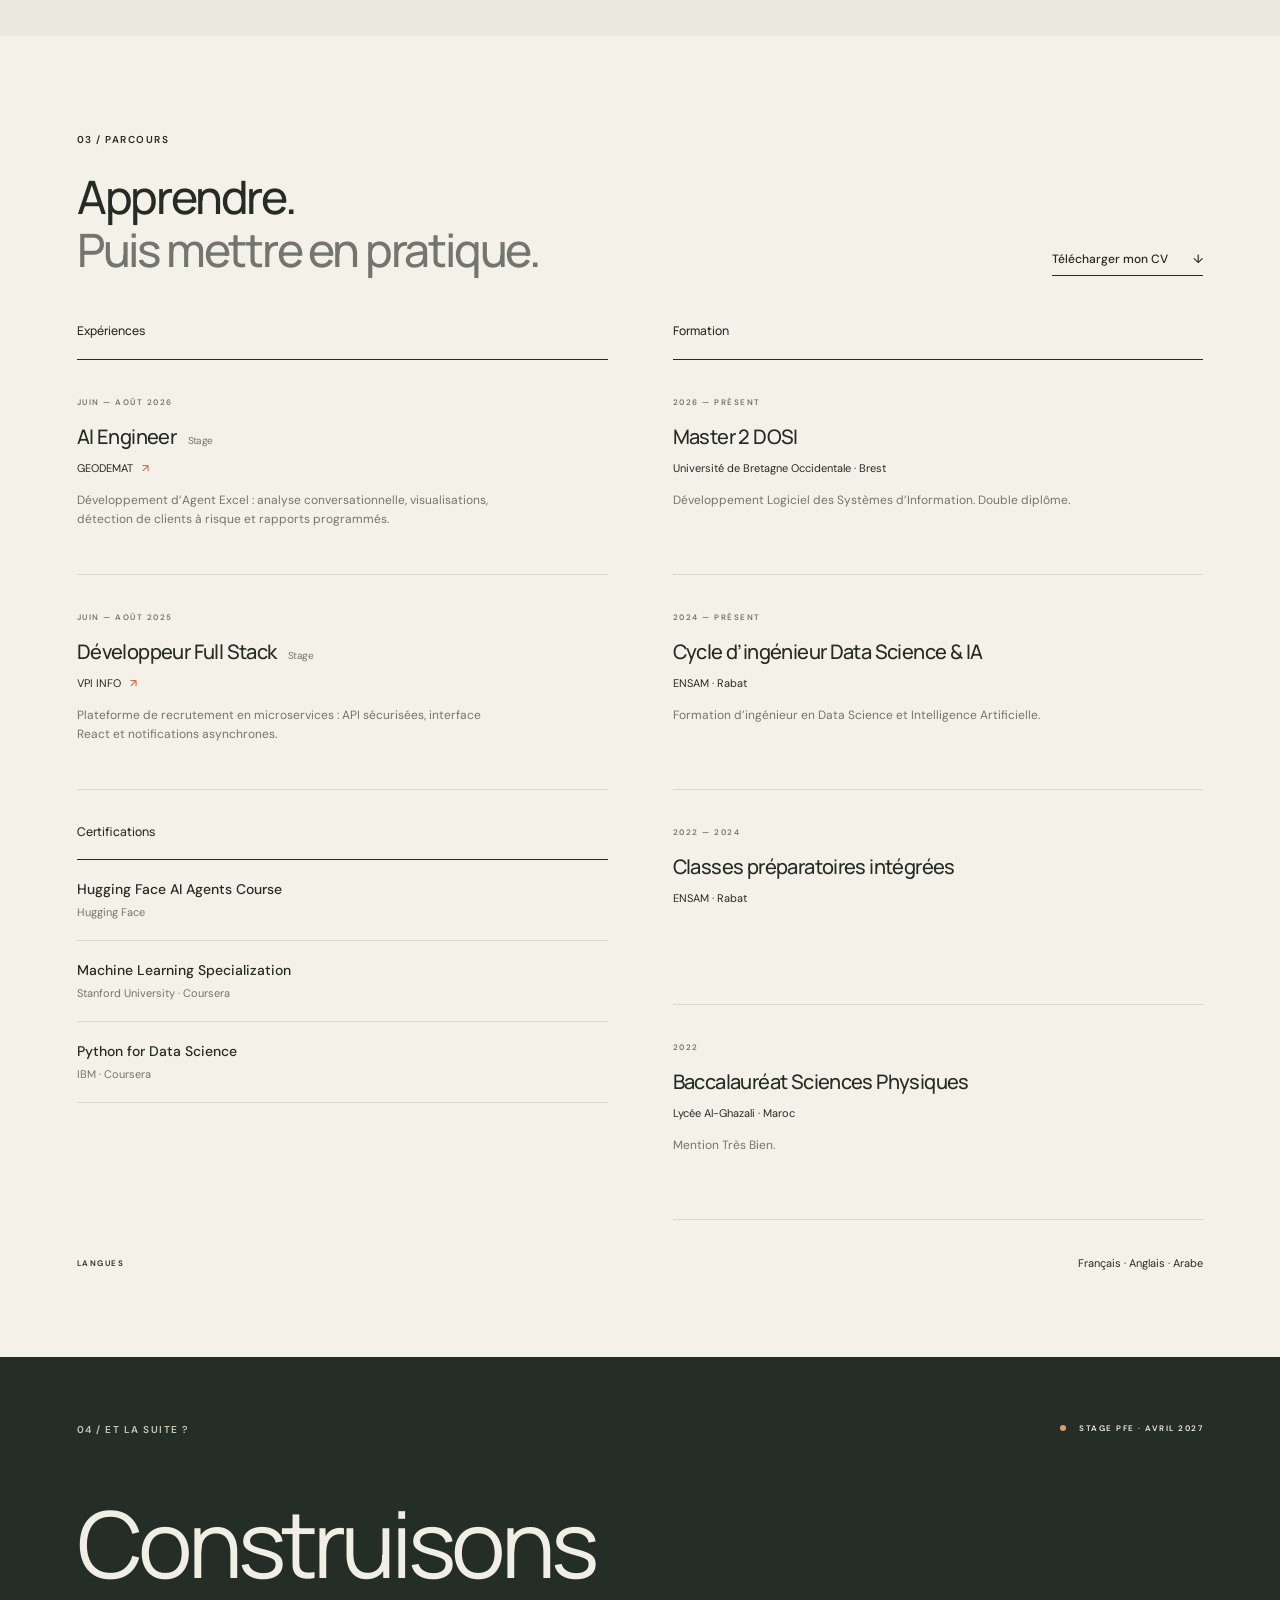
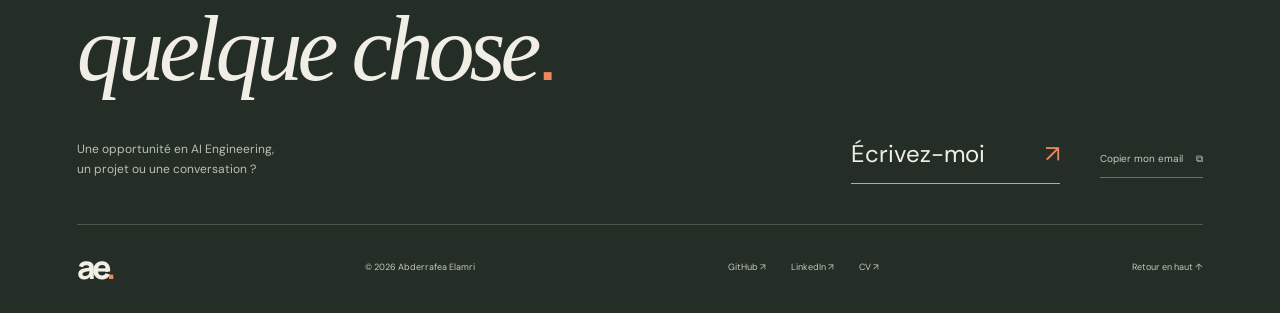
==== commit 64a747d1: "Complete education and certifications; remove MASEC role" ====
--- a/index.html
+++ b/index.html
@@ -24,7 +24,7 @@
 <article class="project"><div class="project-art recruitment-art"><div class="art-label"><span>RECRUITMENT PLATFORM</span><span>CONNECTED BY DESIGN</span></div><div class="system-diagram" aria-hidden="true"><div class="system-node top-node">React <span>INTERFACE</span></div><div class="connector"></div><div class="system-node gateway">API Gateway <span>JWT / SPRING CLOUD</span></div><div class="branches"></div><div class="system-row"><div class="system-node">Profils</div><div class="system-node">Offres</div><div class="system-node">Candidatures</div></div><div class="queue">RABBITMQ <span>────────</span> NOTIFICATIONS</div></div></div><div class="project-info"><div class="project-kicker"><span>03 — FULL STACK</span><span>VPI INFO</span></div><h3>Recrutement, connecté.</h3><p>Une plateforme de recrutement distribuée : de la publication d’une offre au suivi des candidatures.</p><div class="tags"><span>Spring Boot</span><span>React</span><span>RabbitMQ</span></div><button class="text-link" data-project="recruitment">Découvrir le projet <span aria-hidden="true">↗</span></button></div></article></div>
 <article class="project project-compact"><span class="compact-number">04</span><div><span class="eyebrow">COMMERCE & DÉVELOPPEMENT WEB</span><h3>E-commerce, de bout en bout.</h3><p>Catalogue, panier, commandes et administration.</p></div><div class="tags"><span>Vue.js</span><span>Express</span><span>MongoDB</span></div><button class="circle-link" data-project="commerce" aria-label="Découvrir le projet e-commerce">↗</button></article><a class="github-all text-link" href="https://github.com/Abderrafea" target="_blank" rel="noopener noreferrer">Tous mes projets sur GitHub <span aria-hidden="true">↗</span></a></section>
 <section id="apropos" class="about"><div class="wrap about-grid"><div><span class="eyebrow">02 / À PROPOS</span><h2>La curiosité<br>comme <em>moteur.</em></h2><div class="coordinates">RABAT <span>————————</span> BREST</div></div><div class="about-copy"><p class="large-copy">J’aime comprendre comment les choses fonctionnent. Et construire ce qui vient ensuite.</p><p>Étudiant en double diplôme à l’ENSAM Rabat et à l’Université de Bretagne Occidentale, je fais le lien entre data science, intelligence artificielle et ingénierie logicielle.</p><p>Mes projets explorent une même question : comment rendre les systèmes intelligents réellement utiles ? Agents conversationnels, RAG, fine-tuning de modèles ou applications complètes : je m’intéresse autant à la logique derrière le produit qu’à l’expérience de ceux qui l’utilisent.</p><div class="expertise"><div><span>01</span><h3>Intelligence artificielle</h3><p>Agents IA · RAG · LangGraph · LlamaIndex · LoRA / PEFT · Transformers</p></div><div><span>02</span><h3>Développement logiciel</h3><p>Python · Java · FastAPI · Spring Boot · React · Angular · TypeScript</p></div><div><span>03</span><h3>Data & infrastructure</h3><p>PostgreSQL · Pandas · NumPy · RabbitMQ · Docker · CI/CD</p></div></div></div></div></section>
-<section id="parcours" class="journey wrap"><div class="section-heading"><div><span class="eyebrow">03 / PARCOURS</span><h2>Apprendre.<br><span class="muted">Puis mettre en pratique.</span></h2></div><a class="text-link" href="assets/ELAMRI-Abderrafea-CV.pdf" download>Télécharger mon CV <span aria-hidden="true">↓</span></a></div><div class="journey-grid"><div><h3 class="column-title">Expériences</h3><article class="timeline-item"><span class="date">JUIN — AOÛT 2026</span><h4>AI Engineer <span>Stage</span></h4><a href="https://github.com/Abderrafea/excel-agent-ai" target="_blank" rel="noopener noreferrer">GEODEMAT <span aria-hidden="true">↗</span></a><p>Développement d’Agent Excel : analyse conversationnelle, visualisations, détection de clients à risque et rapports programmés.</p></article><article class="timeline-item"><span class="date">JUIN — AOÛT 2025</span><h4>Développeur Full Stack <span>Stage</span></h4><a href="https://github.com/Abderrafea/recrutement-microservices" target="_blank" rel="noopener noreferrer">VPI INFO <span aria-hidden="true">↗</span></a><p>Plateforme de recrutement en microservices : API sécurisées, interface React et notifications asynchrones.</p></article></div><div><h3 class="column-title">Formation</h3><article class="timeline-item"><span class="date">2026 — PRÉSENT</span><h4>Master 2 DOSI</h4><span class="school">Université de Bretagne Occidentale · Brest</span><p>Développement Logiciel des Systèmes d’Information. Double diplôme.</p></article><article class="timeline-item"><span class="date">2024 — PRÉSENT</span><h4>Cycle d’ingénieur Data Science & IA</h4><span class="school">ENSAM · Rabat</span><p>Précédé de classes préparatoires intégrées à l’ENSAM de 2022 à 2024.</p></article></div></div><div class="extra-line"><span class="eyebrow">AU-DELÀ DU CODE</span><p>Vice-président du MASEC · 2025–2026</p><p>Français · Anglais · Arabe</p></div></section>
+<section id="parcours" class="journey wrap"><div class="section-heading"><div><span class="eyebrow">03 / PARCOURS</span><h2>Apprendre.<br><span class="muted">Puis mettre en pratique.</span></h2></div><a class="text-link" href="assets/ELAMRI-Abderrafea-CV.pdf" download>Télécharger mon CV <span aria-hidden="true">↓</span></a></div><div class="journey-grid"><div><h3 class="column-title">Expériences</h3><article class="timeline-item"><span class="date">JUIN — AOÛT 2026</span><h4>AI Engineer <span>Stage</span></h4><a href="https://github.com/Abderrafea/excel-agent-ai" target="_blank" rel="noopener noreferrer">GEODEMAT <span aria-hidden="true">↗</span></a><p>Développement d’Agent Excel : analyse conversationnelle, visualisations, détection de clients à risque et rapports programmés.</p></article><article class="timeline-item"><span class="date">JUIN — AOÛT 2025</span><h4>Développeur Full Stack <span>Stage</span></h4><a href="https://github.com/Abderrafea/recrutement-microservices" target="_blank" rel="noopener noreferrer">VPI INFO <span aria-hidden="true">↗</span></a><p>Plateforme de recrutement en microservices : API sécurisées, interface React et notifications asynchrones.</p></article><div class="certifications"><h3 class="column-title">Certifications</h3><ul><li><strong>Hugging Face AI Agents Course</strong><span>Hugging Face</span></li><li><strong>Machine Learning Specialization</strong><span>Stanford University · Coursera</span></li><li><strong>Python for Data Science</strong><span>IBM · Coursera</span></li></ul></div></div><div><h3 class="column-title">Formation</h3><article class="timeline-item"><span class="date">2026 — PRÉSENT</span><h4>Master 2 DOSI</h4><span class="school">Université de Bretagne Occidentale · Brest</span><p>Développement Logiciel des Systèmes d’Information. Double diplôme.</p></article><article class="timeline-item"><span class="date">2024 — PRÉSENT</span><h4>Cycle d’ingénieur Data Science & IA</h4><span class="school">ENSAM · Rabat</span><p>Formation d’ingénieur en Data Science et Intelligence Artificielle.</p></article><article class="timeline-item"><span class="date">2022 — 2024</span><h4>Classes préparatoires intégrées</h4><span class="school">ENSAM · Rabat</span></article><article class="timeline-item"><span class="date">2022</span><h4>Baccalauréat Sciences Physiques</h4><span class="school">Lycée Al-Ghazali · Maroc</span><p>Mention Très Bien.</p></article></div></div><div class="extra-line"><span class="eyebrow">LANGUES</span><p>Français · Anglais · Arabe</p></div></section>
 <section id="contact" class="contact"><div class="wrap"><div class="contact-top"><span class="eyebrow">04 / ET LA SUITE ?</span><span><span class="status-dot"></span> STAGE PFE · AVRIL 2027</span></div><h2>Construisons<br><em>quelque chose</em><span class="orange">.</span></h2><div class="contact-bottom"><p>Une opportunité en AI Engineering,<br>un projet ou une conversation ?</p><a class="email-link" href="mailto:elamriabderrafea@gmail.com">Écrivez-moi <span aria-hidden="true">↗</span></a><button id="copy-email" class="copy-email">Copier mon email <span aria-hidden="true">⧉</span></button></div><div id="copy-status" class="copy-status" aria-live="polite"></div><footer><a class="brand" href="#">ae<span>.</span></a><span>© <span id="year">2026</span> Abderrafea Elamri</span><div><a href="https://github.com/Abderrafea" target="_blank" rel="noopener noreferrer">GitHub ↗</a><a href="https://linkedin.com/in/abderrafea-elamri" target="_blank" rel="noopener noreferrer">LinkedIn ↗</a><a href="assets/ELAMRI-Abderrafea-CV.pdf" target="_blank" rel="noopener">CV ↗</a></div><a href="#">Retour en haut ↑</a></footer></div></section>
 </main>
 <dialog id="project-dialog"><div class="dialog-header"><span class="eyebrow">DANS LES DÉTAILS</span><button id="close-dialog" aria-label="Fermer le projet">Fermer <span aria-hidden="true">×</span></button></div><div id="dialog-content"></div></dialog>
--- a/style.css
+++ b/style.css
@@ -5,3 +5,5 @@
 @media(max-width:760px){.wrap{padding-left:6%;padding-right:6%}.header{height:78px;gap:20px}.brand{font-size:35px}nav{margin-left:auto;gap:18px;font-size:11px}nav a:nth-child(2),nav a:nth-child(3),.contact-nav{display:none}.header-right{gap:0}.theme{font-size:11px}.hero-top{padding:28px 0 25px}.hero-top .eyebrow{font-size:8px;letter-spacing:1px}.location{font-size:8px;gap:10px}.tiny-cross{display:none}.hero-grid{grid-template-columns:1fr;gap:36px;padding-top:0;padding-bottom:35px}h1{font-size:clamp(64px,12.8vw,90px);letter-spacing:-4px;line-height:1.02}.last-line svg{width:48px;height:48px;margin-left:30px}.intro{max-width:400px;margin-top:27px}.portrait-block{max-width:470px;width:100%;justify-self:center}.portrait-frame{height:470px;border-radius:160px 160px 0 0}.portrait-frame img{object-position:center 63%}.hero-bottom{font-size:7px;letter-spacing:.8px}.hero-bottom a span{margin-left:7px}.projects{padding-top:65px;padding-bottom:60px}.section-heading{display:block;margin-bottom:30px}.section-heading h2{font-size:36px;letter-spacing:-1.7px}.section-heading>p{margin-top:20px}.section-heading>.text-link{margin-top:25px}.featured{display:block;padding-bottom:0}.project-art{height:310px}.project-info{padding-top:25px}.project h3{font-size:29px}.project-pair{grid-template-columns:1fr;gap:30px;margin-top:30px}.project-info>p{max-width:100%}.project-compact{gap:15px;flex-wrap:wrap;padding:30px 0}.project-compact>div:nth-child(2){flex:1}.project-compact h3{font-size:21px}.project-compact .eyebrow{font-size:7px}.project-compact .tags{display:none}.project-compact p{font-size:11px}.compact-number{font-size:10px}.circle-link{width:35px;height:35px;font-size:20px}.about{padding:60px 0}.about-grid{grid-template-columns:1fr;gap:40px}.about h2{font-size:46px}.coordinates{margin-top:25px}.about-copy>.large-copy{font-size:22px}.journey{padding-top:60px;padding-bottom:55px}.journey-grid{grid-template-columns:1fr;gap:35px}.timeline-item{min-height:0;padding:24px 0}.extra-line{align-items:flex-start;flex-direction:column;gap:12px;margin-top:30px}.contact{padding-top:40px}.contact-top{font-size:6px;letter-spacing:.7px}.contact-top .eyebrow{font-size:8px}.contact h2{font-size:clamp(47px,9vw,68px);letter-spacing:-2.5px;margin:40px 0 30px}.contact-bottom{flex-wrap:wrap;gap:25px}.contact-bottom>p{width:100%;font-size:12px}.email-link{margin-left:0;font-size:23px;gap:35px}.copy-email{margin-left:auto}.copy-status{text-align:left}footer{flex-wrap:wrap;gap:20px}footer>span{margin-left:auto}footer>div{gap:20px}footer>a:last-child{margin-left:auto}dialog{padding:22px}#dialog-content h2{font-size:32px}}
 @media(prefers-reduced-motion:reduce){html{scroll-behavior:auto}*,*:before,*:after{transition:none!important;animation:none!important}}
 .language-switch{display:flex;gap:7px;align-items:center;font-size:10px;letter-spacing:1px;white-space:nowrap}.language-switch a{padding:7px 2px;color:var(--muted)}.language-switch a[aria-current=page]{color:var(--ink);box-shadow:0 1px var(--accent)}.language-switch>span{color:var(--line)}html[lang=en] h1{font-size:clamp(56px,5.8vw,88px);letter-spacing:-4px}html[lang=en] .last-line svg{width:40px;height:40px;margin-left:15px}html[lang=en] .contact h2{font-size:clamp(48px,6.2vw,88px)}html[lang=en] .contact-top{letter-spacing:.6px}@media(max-width:760px){.header{gap:12px}.header-right{gap:16px}nav{gap:8px}.language-switch{font-size:10px;gap:5px}html[lang=en] h1{font-size:clamp(52px,11.3vw,80px);letter-spacing:-3px}html[lang=en] .last-line svg{width:30px;height:30px;margin-left:12px}html[lang=en] .contact h2{font-size:clamp(35px,7.7vw,58px);letter-spacing:-2px}html[lang=en] .hero-top .eyebrow{font-size:7px;letter-spacing:.5px}html[lang=en] .contact-top{gap:16px;align-items:flex-start}html[lang=en] .contact-top>span:last-child{max-width:170px;text-align:right}}@media(max-width:380px){.header-right{gap:10px}.theme{font-size:10px}nav sup{display:none}.hero-top{gap:15px}.location{white-space:nowrap}}
+
+.certifications{margin-top:32px}.certifications ul{list-style:none;padding:0;margin:0}.certifications li{padding:18px 0;border-bottom:1px solid var(--line)}.certifications strong{display:block;font-size:14px;font-weight:500}.certifications li span{display:block;margin-top:4px;font-size:11px;color:var(--muted)}
